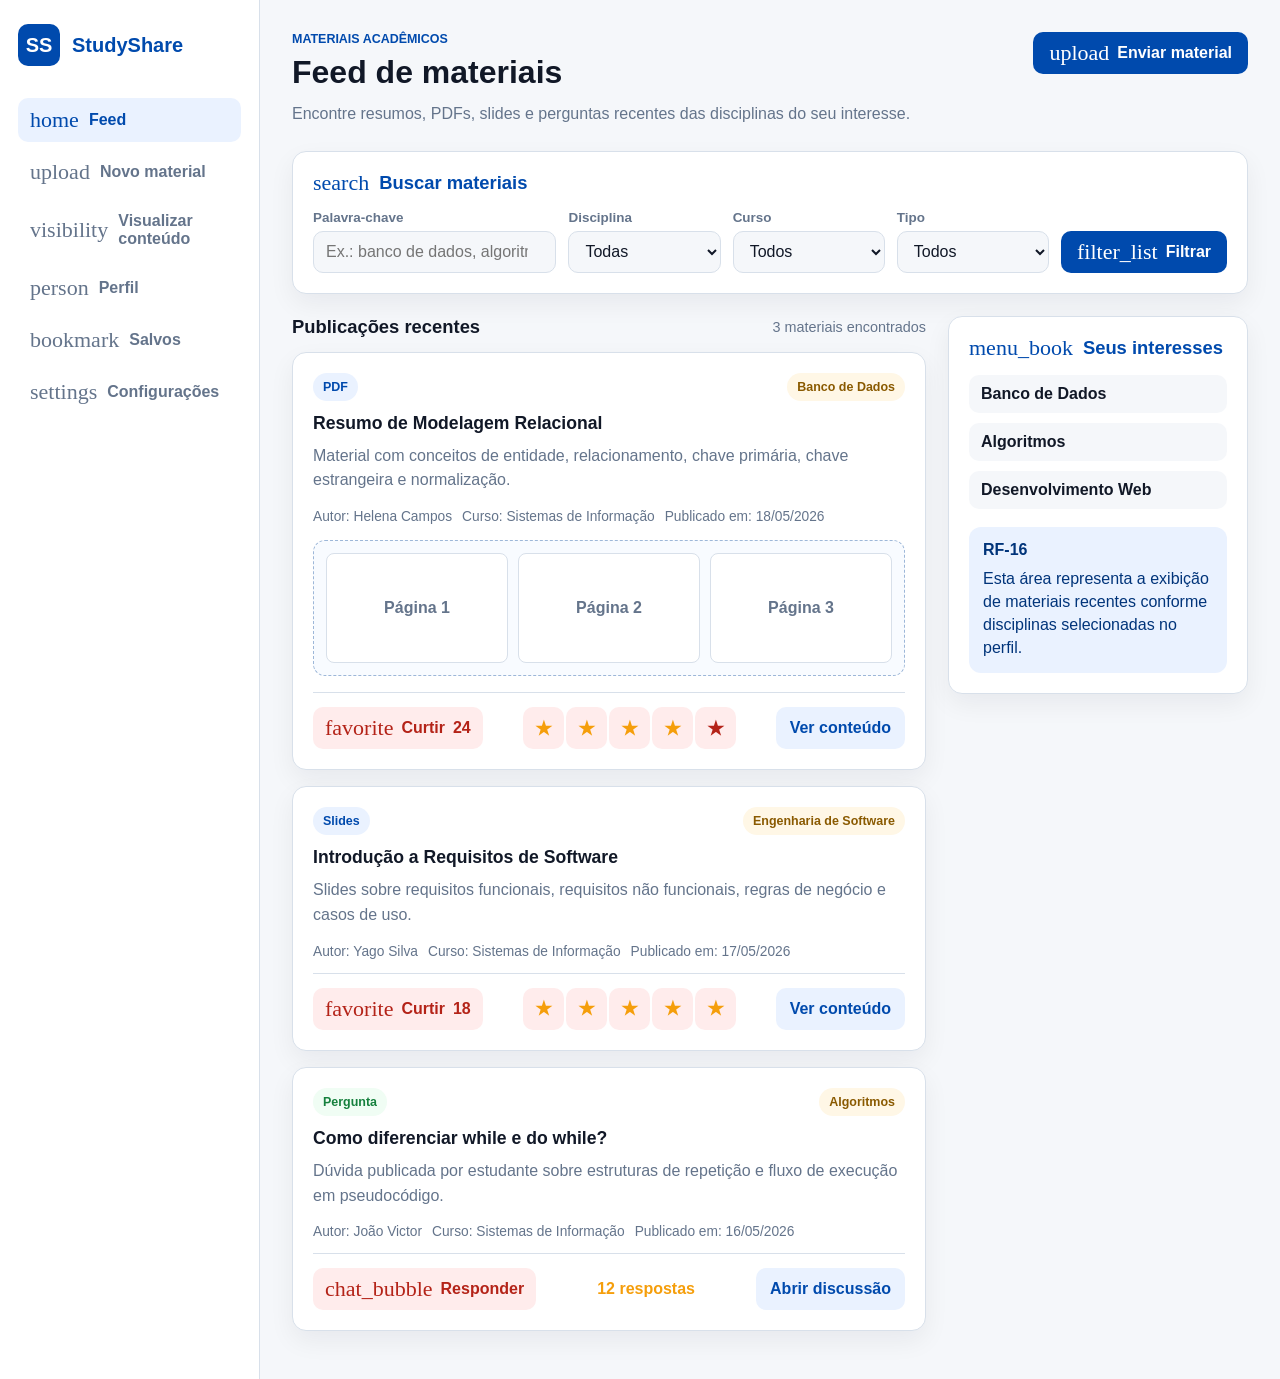
==== index.html @ f9951c3d "Adiciona index raiz para GitHub Pages" ====
<!DOCTYPE html>
<html lang="pt-BR">
<head>
  <meta charset="UTF-8">
  <meta name="viewport" content="width=device-width, initial-scale=1.0">
  <meta http-equiv="refresh" content="0; url=src/feed/">
  <title>StudyShare</title>
</head>
<body>
  <p>Redirecionando para o Feed do StudyShare...</p>
  <p><a href="src/feed/">Acessar Feed</a></p>
</body>
</html>
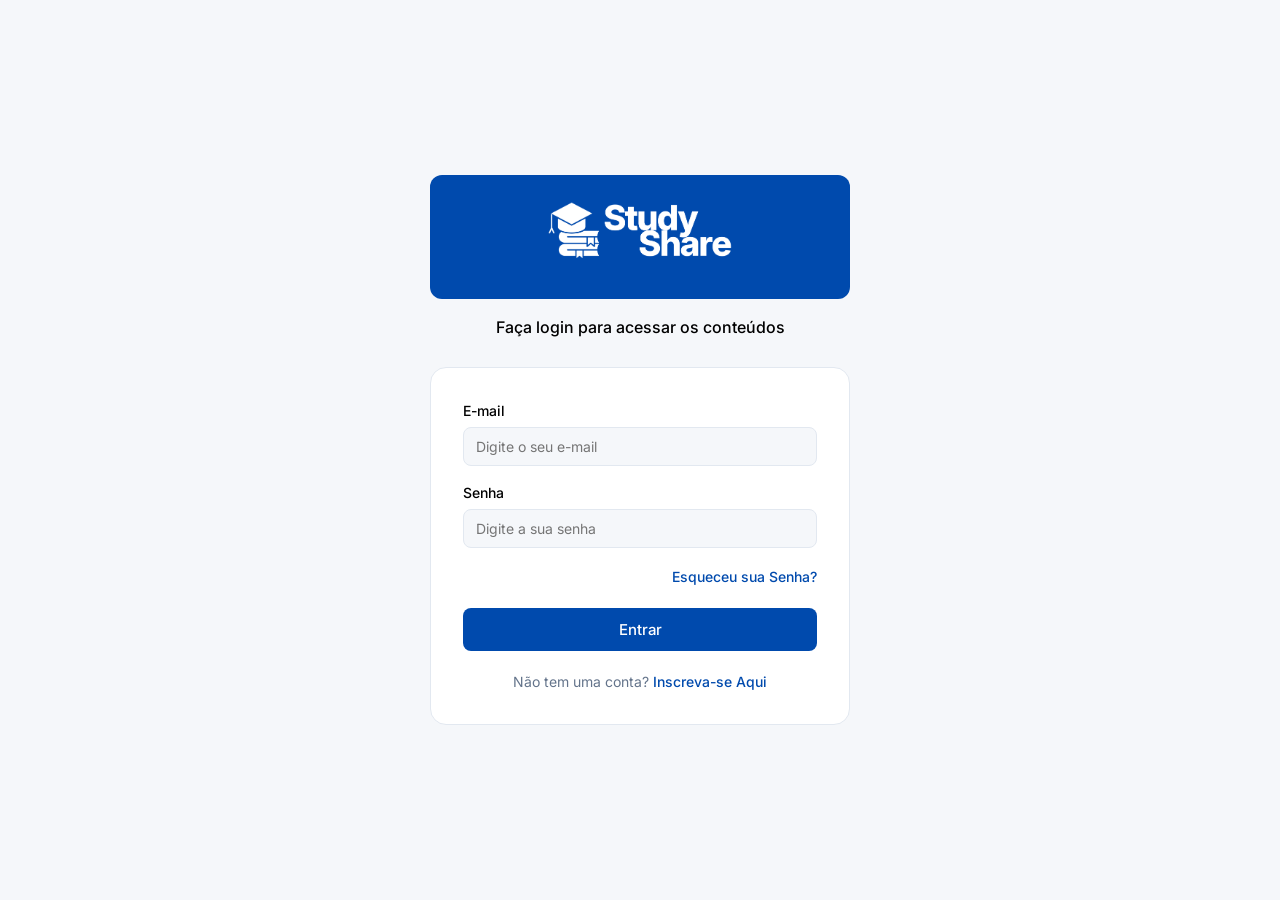
==== commit f719da12: "Update do projeto Refactor login-e-perfil into separate src/login and src/perfil paths, updating ref" ====
--- a/index.html
+++ b/index.html
@@ -3,11 +3,11 @@
 <head>
   <meta charset="UTF-8">
   <meta name="viewport" content="width=device-width, initial-scale=1.0">
-  <meta http-equiv="refresh" content="0; url=src/feed/">
+  <meta http-equiv="refresh" content="0; url=src/login/">
   <title>StudyShare</title>
 </head>
 <body>
-  <p>Redirecionando para o Feed do StudyShare...</p>
-  <p><a href="src/feed/">Acessar Feed</a></p>
+  <p>Redirecionando para o Login...</p>
+  <p><a href="src/login/">Acessar Login</a></p>
 </body>
 </html>
